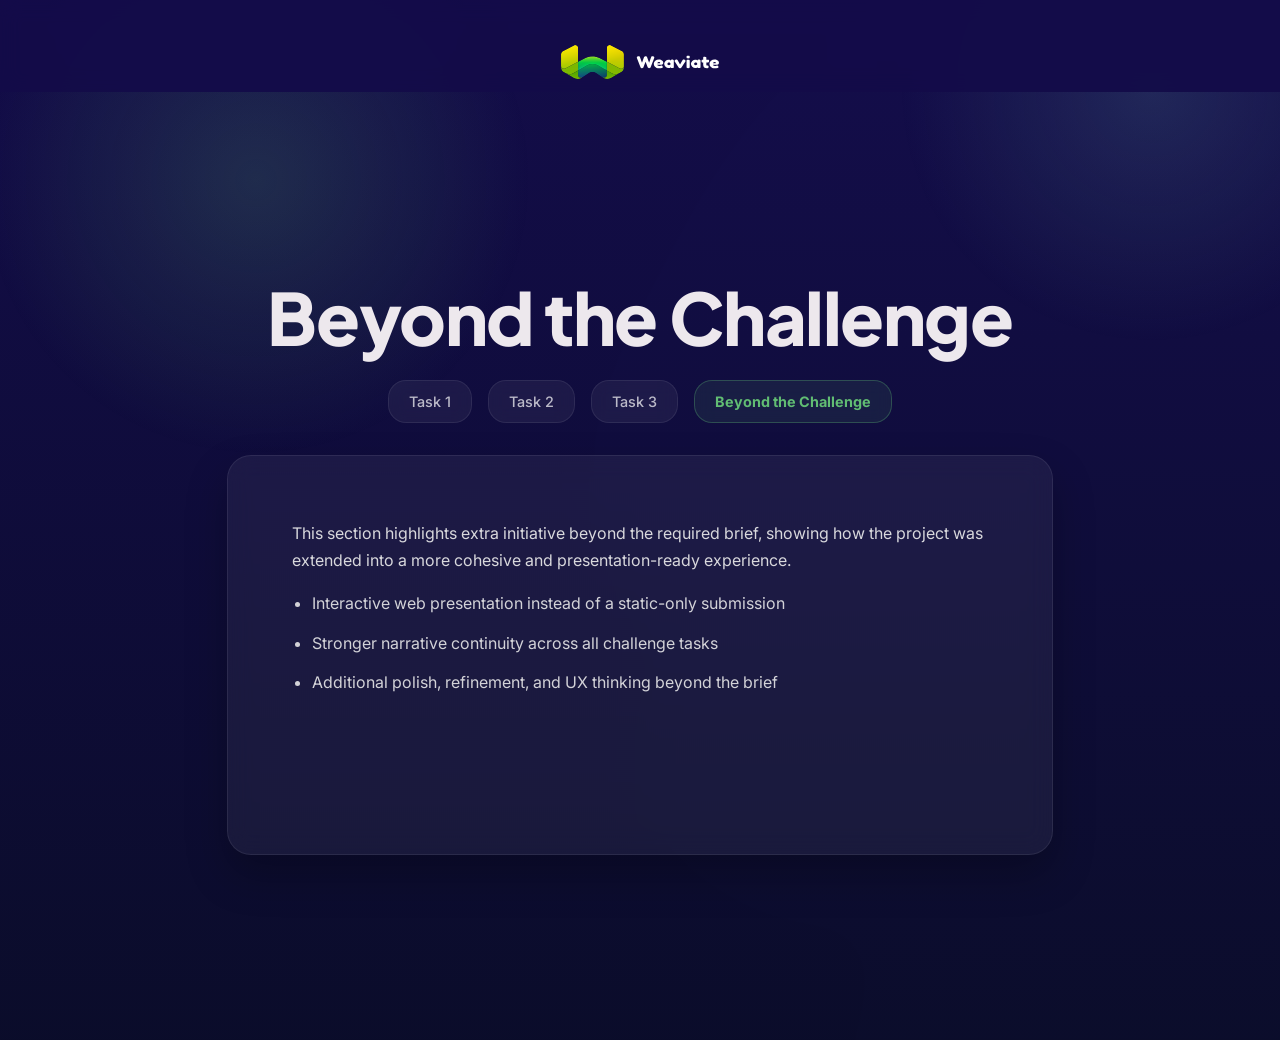
==== beyond.html @ d374c7b8 "Corrections to page loading errors" ====
<!DOCTYPE html>
<html lang="en">
  <head>
    <meta charset="UTF-8" />
    <meta name="viewport" content="width=device-width, initial-scale=1.0" />
    <title>Beyond the Challenge</title>
    <meta
      name="description"
      content="Beyond the Challenge - Extra initiative and extensions for the Weaviate Developer Advocate Intern Challenge."
    />
    <link rel="preconnect" href="https://fonts.googleapis.com" />
    <link rel="preconnect" href="https://fonts.gstatic.com" crossorigin />
    <link
      href="https://fonts.googleapis.com/css2?family=Fredoka:wght@500;600&family=Inter:wght@400;500;600;700&family=Plus+Jakarta+Sans:wght@500;700;800&display=swap"
      rel="stylesheet"
    />
    <link
      rel="preload"
      as="image"
      href="assets/images/integrations-background-dark.png"
    />
    <link rel="prefetch" href="index.html" />
    <link rel="prefetch" href="task2.html" />
    <link rel="prefetch" href="task3.html" />
    <link rel="stylesheet" href="styles.css" />
  </head>
  <body>
    <div class="page-shell">
      <header class="site-header">
        <div class="header-row">
          <a class="brand" href="index.html" aria-label="Weaviate home">
            <img
              class="brand-logo"
              src="assets/logos/WeaviateLogo.svg"
              alt="Weaviate logo"
            />
          </a>
        </div>
      </header>

      <main class="hero">
        <div class="hero-container">
          <section class="task-page">
            <div class="task-page__container">
              <h1 class="task-page__title">Beyond the Challenge</h1>

              <nav class="task-nav" aria-label="Challenge pages">
                <ul class="task-nav__list">
                  <li>
                    <a href="index.html" class="task-nav__link">Task 1</a>
                  </li>
                  <li>
                    <a href="task2.html" class="task-nav__link">Task 2</a>
                  </li>
                  <li>
                    <a href="task3.html" class="task-nav__link">Task 3</a>
                  </li>
                  <li>
                    <a
                      href="beyond.html"
                      class="task-nav__link task-nav__link--active"
                      >Beyond the Challenge</a
                    >
                  </li>
                </ul>
              </nav>

              <div class="task-card-frame">
                <div class="task-page__body">
                  <p>
                    This section highlights extra initiative beyond the required
                    brief, showing how the project was extended into a more
                    cohesive and presentation-ready experience.
                  </p>
                  <ul class="task-page__list">
                    <li>
                      Interactive web presentation instead of a static-only
                      submission
                    </li>
                    <li>
                      Stronger narrative continuity across all challenge tasks
                    </li>
                    <li>
                      Additional polish, refinement, and UX thinking beyond the
                      brief
                    </li>
                  </ul>
                </div>
              </div>
            </div>
          </section>
        </div>
      </main>
    </div>

    <script src="script.js"></script>
  </body>
</html>
---- styles.css ----
:root {
  color-scheme: dark;

  --font-heading: "Plus Jakarta Sans", sans-serif;
  --font-body: "Inter", sans-serif;
  --font-display: "Fredoka", sans-serif;
  --font-mono: "Menlo", monospace;

  --weight-bold: 700;
  --weight-medium: 500;
  --weight-regular: 400;

  --color-bg: #130c49;
  --color-text: #ede8ed;
  --color-text-soft: rgba(237, 237, 237, 0.74);
  --color-accent: #61bd73;
  --color-surface: rgba(255, 255, 255, 0.08);
  --color-border: rgba(255, 255, 255, 0.12);

  --color-secondary-indigo: #262262;
  --color-secondary-teal: #7ac7c0;
  --color-secondary-mint: #bcf0a7;
  --color-secondary-sky: #7ad6eb;
  --color-secondary-lilac: #a590dd;

  --gradient-primary: linear-gradient(135deg, #3ab54a 0%, #0069b4 100%);
  --gradient-lime: linear-gradient(135deg, #06cd00 0%, #fff000 100%);
  --gradient-cyan-green: linear-gradient(135deg, #55cde0 0%, #06cd00 100%);
  --gradient-deep: linear-gradient(135deg, #0c1428 0%, #1b1464 100%);

  --space-xs: 0.5rem;
  --space-sm: 1rem;
  --space-md: 1.5rem;
  --space-lg: 2rem;
  --space-xl: 3rem;
  --space-2xl: 4rem;
  --space-3xl: 6rem;

  --radius: 24px;
  --radius-sm: 18px;

  --max-content: 720px;
}

* {
  box-sizing: border-box;
}

html {
  scroll-behavior: smooth;
}

body {
  margin: 0;
  min-height: 100vh;
  font-family: var(--font-body);
  color: var(--color-text);
  background:
    linear-gradient(180deg, rgba(19, 12, 73, 0.95), rgba(10, 12, 40, 0.96)),
    url("assets/images/integrations-background-dark.png") center/cover no-repeat;
}

body::before {
  content: "";
  position: fixed;
  inset: 0;
  background:
    radial-gradient(circle at 20% 20%, rgba(97, 189, 115, 0.18), transparent 22%),
    radial-gradient(circle at 90% 10%, rgba(122, 199, 192, 0.14), transparent 18%);
  pointer-events: none;
}

img {
  display: block;
  max-width: 100%;
}

a {
  color: inherit;
  text-decoration: none;
}

.page-shell {
  min-height: 100vh;
  position: relative;
}

.site-header {
  position: sticky;
  top: 0;
  z-index: 10;
  padding: var(--space-lg) var(--space-lg) 0;
  background: rgba(19, 12, 73, 0.95);
  backdrop-filter: blur(10px);
}

.header-row {
  width: min(100%, 1180px);
  margin: 0 auto;
  display: flex;
  justify-content: center;
  align-items: center;
}

.brand {
  display: inline-flex;
  align-items: center;
}

.brand-logo {
  display: block;
  height: 60px;
  width: auto;
  max-width: 240px;
}

.hero {
  min-height: 100vh;
  display: flex;
  align-items: center;
  padding: var(--space-md);
  position: relative;
  z-index: 1;
}

.hero-container {
  max-width: 1200px;
  margin: 0 auto;
  display: flex;
  flex-direction: column;
  align-items: center;
  text-align: center;
}

.site-footer {
  display: none;
}

.task-page {
  display: flex;
  justify-content: center;
  align-items: center;
  min-height: 100vh;
  padding: var(--space-lg);
}

.task-page__container {
  max-width: 1280px;
  text-align: center;
}

.task-page__title {
  margin: 0 0 var(--space-md);
  font-family: var(--font-heading);
  font-weight: 800;
  font-size: clamp(3rem, 6vw, 4.5rem);
  line-height: 1.1;
  letter-spacing: -0.02em;
  color: var(--color-text);
}

.task-page__subtitle {
  margin: 0 0 var(--space-2xl);
  font-family: var(--font-heading);
  font-weight: 600;
  font-size: clamp(1.2rem, 2vw, 1.5rem);
  line-height: 1.4;
  color: var(--color-accent);
  max-width: 720px;
  margin-left: auto;
  margin-right: auto;
}

.task-card-frame {
  background: rgba(237, 237, 237, 0.06);
  backdrop-filter: blur(12px);
  border: 1px solid rgba(255, 255, 255, 0.08);
  border-radius: 24px;
  box-shadow: 0 20px 40px rgba(0, 0, 0, 0.25);
  padding: var(--space-lg);
  display: inline-block;
  width: min(100%, 1210px);
  max-width: 1210px;
  min-height: 400px;
}

.task-card-image {
  max-width: 100%;
  height: auto;
  border-radius: 16px;
  display: block;
  opacity: 0;
  transition: opacity 0.2s ease;
}

.task-card-image.loaded {
  opacity: 1;
}

.task-nav {
  margin: 0 0 var(--space-lg);
}

.task-nav__list {
  display: flex;
  justify-content: center;
  flex-wrap: wrap;
  gap: var(--space-sm);
  list-style: none;
  margin: 0;
  padding: 0;
}

.task-nav__link {
  display: inline-block;
  padding: 12px 20px;
  background: rgba(237, 237, 237, 0.06);
  backdrop-filter: blur(8px);
  border: 1px solid rgba(255, 255, 255, 0.08);
  border-radius: 18px;
  color: rgba(255, 255, 255, 0.7);
  font-family: var(--font-body);
  font-weight: var(--weight-medium);
  font-size: 0.9rem;
  transition: all 0.2s ease;
}

.task-nav__link:hover {
  transform: translateY(-2px);
  filter: brightness(1.1);
  box-shadow: 0 8px 16px rgba(0, 0, 0, 0.2);
}

.task-nav__link--active {
  background: rgba(97, 189, 115, 0.1);
  border-color: rgba(97, 189, 115, 0.3);
  color: var(--color-accent);
  font-weight: var(--weight-bold);
}

.task-video-frame {
  background: rgba(237, 237, 237, 0.06);
  backdrop-filter: blur(12px);
  border: 1px solid rgba(255, 255, 255, 0.08);
  border-radius: 24px;
  box-shadow: 0 20px 40px rgba(0, 0, 0, 0.25);
  padding: var(--space-lg);
  display: inline-block;
  width: min(100%, 600px);
  max-width: 600px;
  margin: var(--space-lg) auto;
}

.task-video-link {
  display: block;
  text-decoration: none;
  transition: transform 0.2s ease, filter 0.2s ease;
}

.task-video-link:hover {
  transform: translateY(-2px);
  filter: brightness(1.05);
}

.task-video-embed {
  position: relative;
  aspect-ratio: 9 / 16;
  width: 100%;
  border-radius: 16px;
  overflow: hidden;
  background: rgba(0, 0, 0, 0.2);
}

.task-video-thumbnail {
  display: block;
  width: 100%;
  height: 100%;
  object-fit: cover;
  transition: transform 0.2s ease;
}

.task-video-link:hover .task-video-thumbnail {
  transform: scale(1.05);
}

.task-video-play {
  position: absolute;
  inset: 0;
  display: flex;
  align-items: center;
  justify-content: center;
  background: rgba(0, 0, 0, 0.35);
  transition: background 0.2s ease;
}

.task-video-link:hover .task-video-play {
  background: rgba(0, 0, 0, 0.45);
}

.task-video-play__icon {
  display: flex;
  align-items: center;
  justify-content: center;
  width: 56px;
  height: 56px;
  background: rgba(255, 255, 255, 0.92);
  border-radius: 50%;
  box-shadow: 0 8px 24px rgba(0, 0, 0, 0.4);
  transition: all 0.2s ease;
}

.task-video-link:hover .task-video-play__icon {
  width: 64px;
  height: 64px;
  background: rgba(255, 255, 255, 1);
  box-shadow: 0 12px 32px rgba(0, 0, 0, 0.5);
}

.task-video-play__icon::after {
  content: "";
  width: 0;
  height: 0;
  border-left: 12px solid #130c49;
  border-top: 8px solid transparent;
  border-bottom: 8px solid transparent;
  margin-left: 2px;
}

.task-page__body {
  padding: 2rem;
  color: var(--color-text);
  font-family: var(--font-body);
  line-height: 1.7;
  max-width: 760px;
  text-align: left;
}

.task-page__body p {
  margin: 0 0 1rem;
  color: rgba(237, 237, 237, 0.9);
}

.task-page__list {
  margin: 1rem 0 0 1.25rem;
  padding: 0;
  color: rgba(237, 237, 237, 0.88);
}

.task-page__list li {
  margin-bottom: 0.75rem;
}

@media (max-width: 1024px) {
  .hero {
    padding: var(--space-md);
  }

  .hero-container {
    max-width: 100%;
  }

  .task-page {
    padding: var(--space-md);
  }

  .task-page__container {
    max-width: 100%;
  }

  .task-card-frame {
    width: min(100%, 980px);
    padding: var(--space-md);
  }

  .task-page__title {
    font-size: clamp(2.5rem, 8vw, 3.5rem);
  }

  .task-page__subtitle {
    font-size: clamp(1rem, 2.5vw, 1.3rem);
  }

  .task-video-frame {
    width: min(100%, 500px);
    max-width: 500px;
    margin: var(--space-md) auto;
  }
}

@media (max-width: 768px) {
  .task-nav__list {
    flex-direction: column;
    align-items: center;
    gap: var(--space-xs);
  }

  .task-nav__link {
    width: 100%;
    max-width: 240px;
    text-align: center;
    padding: 10px 16px;
    font-size: 0.85rem;
  }
}

@media (max-width: 720px) {
  .site-header {
    padding: var(--space-md) var(--space-md) 0;
  }

  .hero {
    padding: var(--space-md);
  }

  .task-page {
    padding: var(--space-sm);
  }

  .task-page__title {
    font-size: clamp(2rem, 10vw, 3rem);
    margin-bottom: var(--space-sm);
  }

  .task-page__subtitle {
    font-size: 1rem;
    margin-bottom: var(--space-lg);
  }

  .task-card-frame {
    padding: var(--space-sm);
    border-radius: 20px;
  }

  .task-card-image {
    border-radius: 12px;
  }

  .task-video-frame {
    width: min(100%, 95vw);
    max-width: 95vw;
    padding: var(--space-md);
    margin: var(--space-md) auto;
  }

  .task-video-embed {
    border-radius: 12px;
  }

  .task-video-play__icon {
    width: 48px;
    height: 48px;
  }

  .task-video-link:hover .task-video-play__icon {
    width: 56px;
    height: 56px;
  }

  .task-page__body {
    padding: 1.25rem;
  }
}
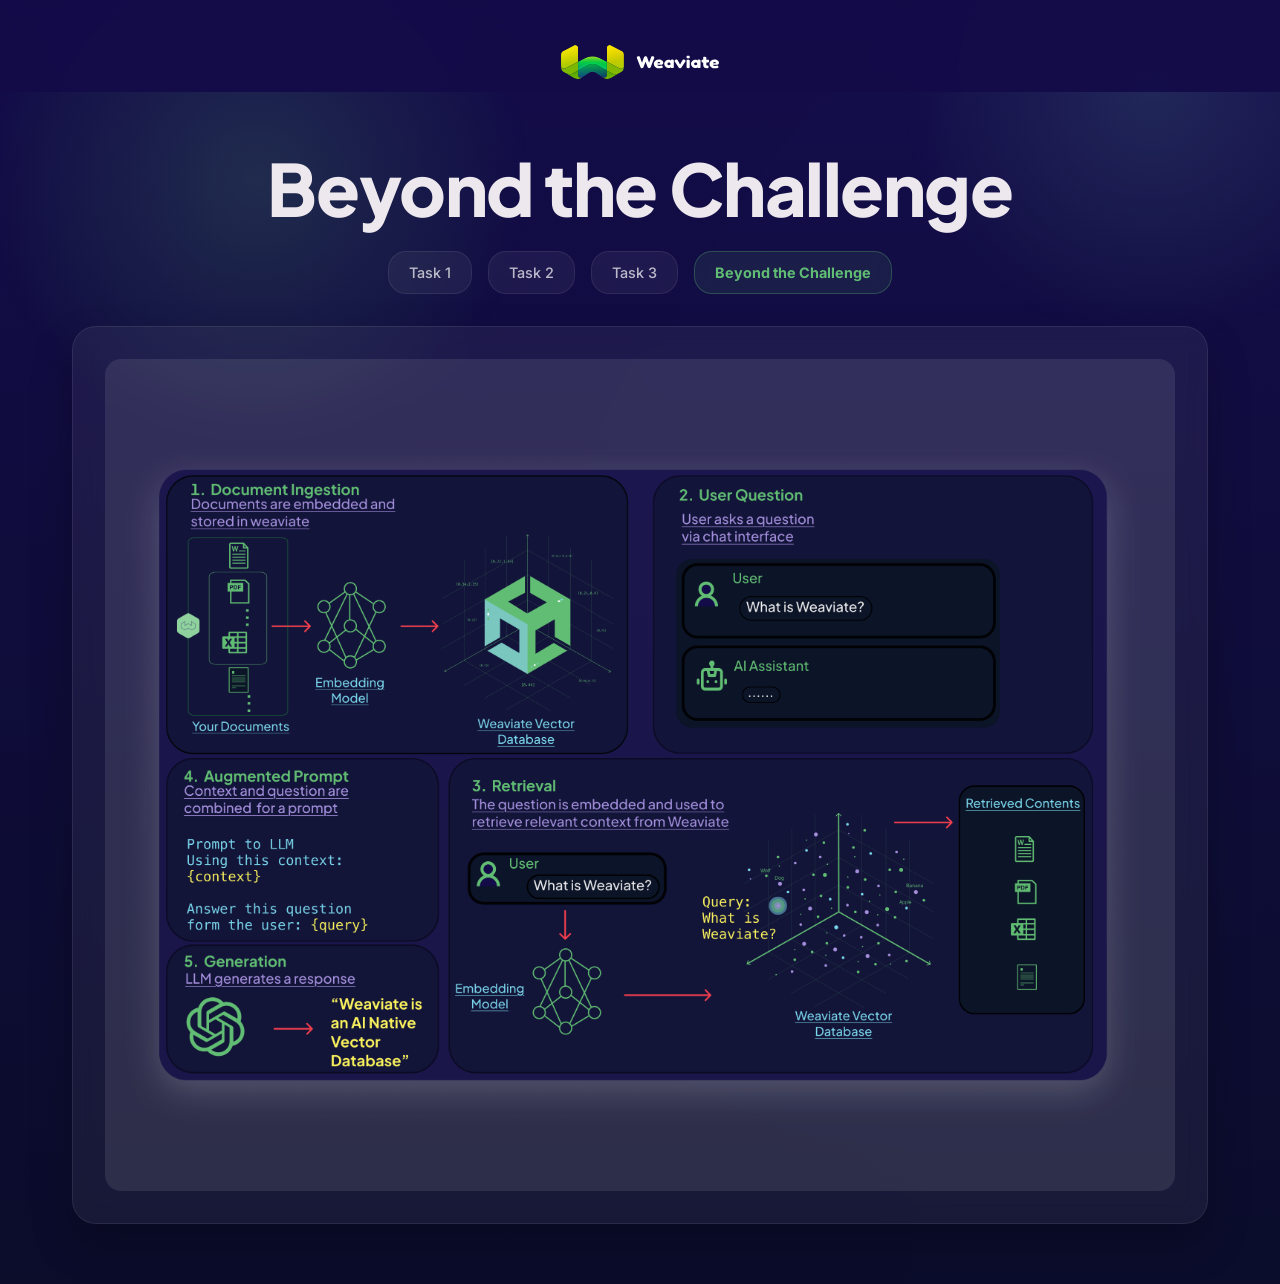
==== commit e043c09d: "Addition of post 4 and correction oh header 1 to beyond" ====
--- a/beyond.html
+++ b/beyond.html
@@ -14,6 +14,7 @@
       href="https://fonts.googleapis.com/css2?family=Fredoka:wght@500;600&family=Inter:wght@400;500;600;700&family=Plus+Jakarta+Sans:wght@500;700;800&display=swap"
       rel="stylesheet"
     />
+    <link rel="preload" as="image" href="assets/images/Post_4.png" />
     <link
       rel="preload"
       as="image"
@@ -66,26 +67,11 @@
               </nav>
 
               <div class="task-card-frame">
-                <div class="task-page__body">
-                  <p>
-                    This section highlights extra initiative beyond the required
-                    brief, showing how the project was extended into a more
-                    cohesive and presentation-ready experience.
-                  </p>
-                  <ul class="task-page__list">
-                    <li>
-                      Interactive web presentation instead of a static-only
-                      submission
-                    </li>
-                    <li>
-                      Stronger narrative continuity across all challenge tasks
-                    </li>
-                    <li>
-                      Additional polish, refinement, and UX thinking beyond the
-                      brief
-                    </li>
-                  </ul>
-                </div>
+                <img
+                  class="task-card-image"
+                  src="assets/images/Post_4.png"
+                  alt="Beyond the Challenge visual"
+                />
               </div>
             </div>
           </section>
